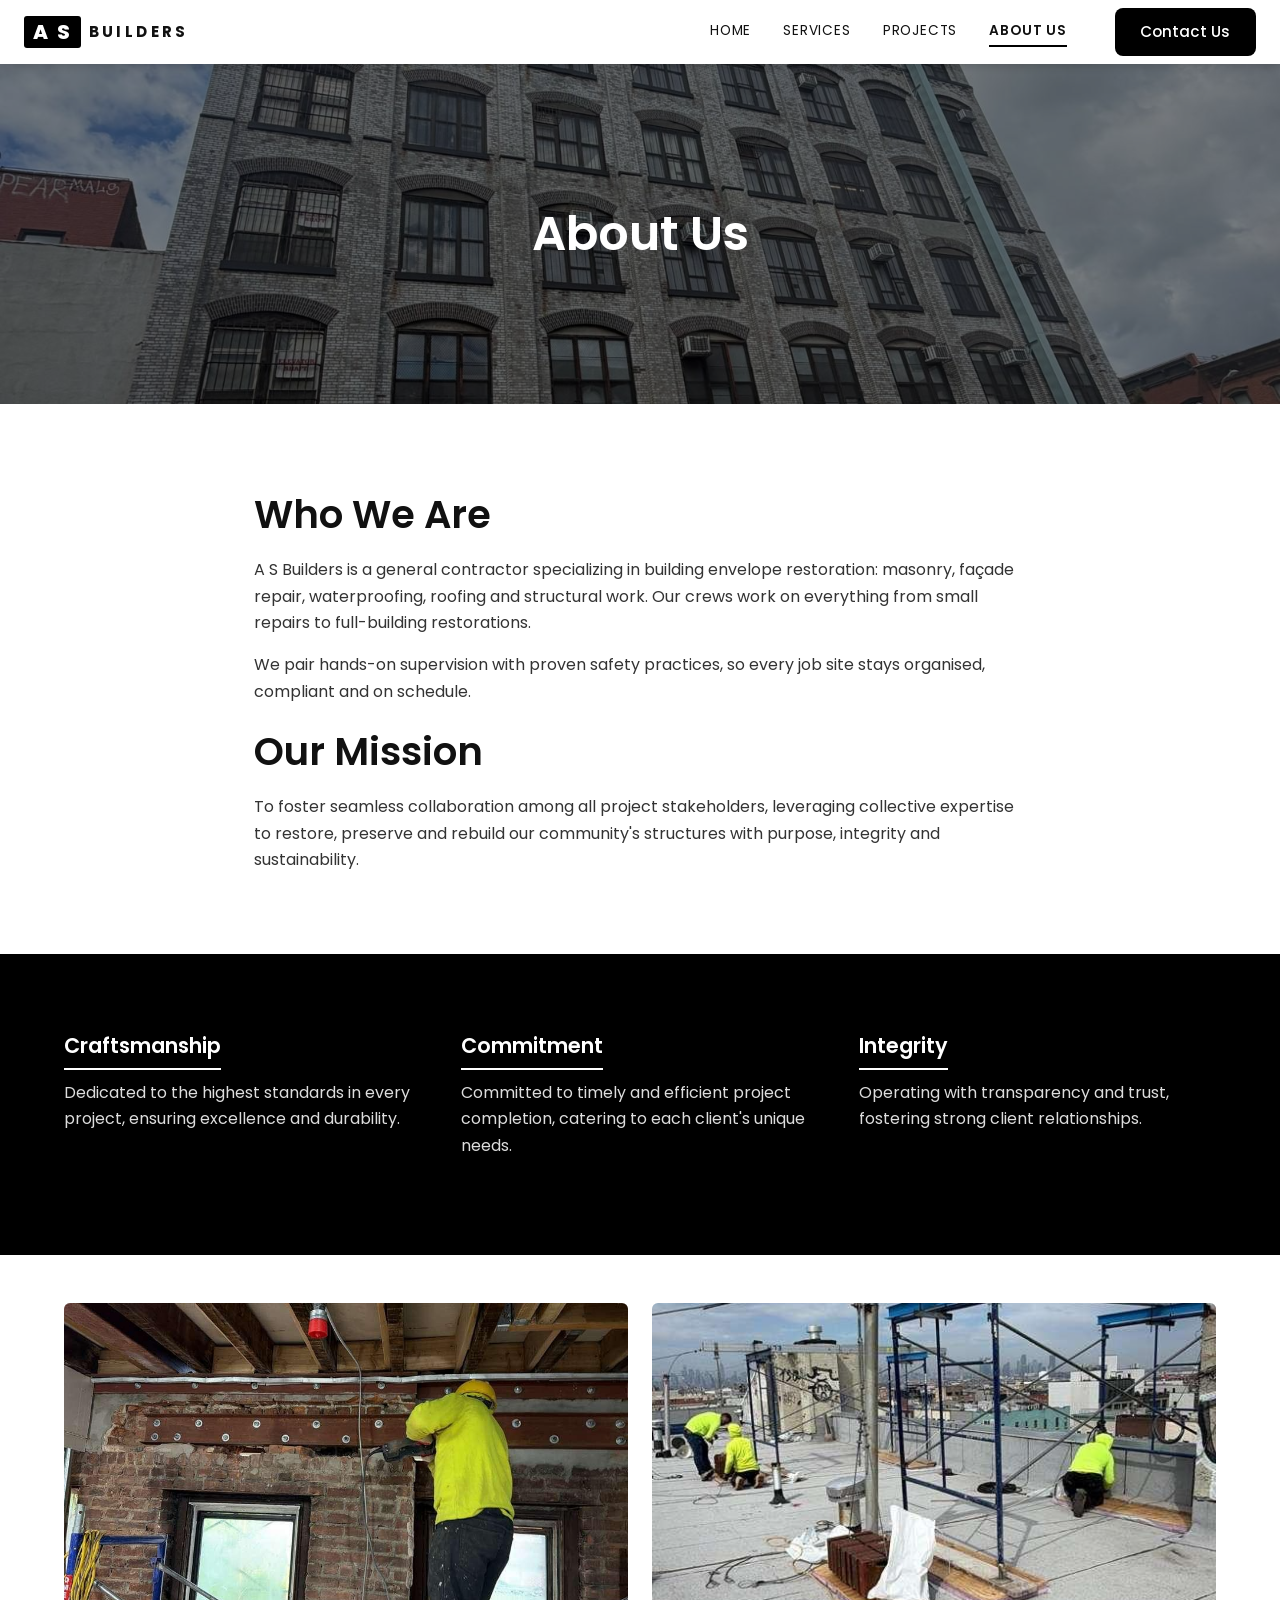
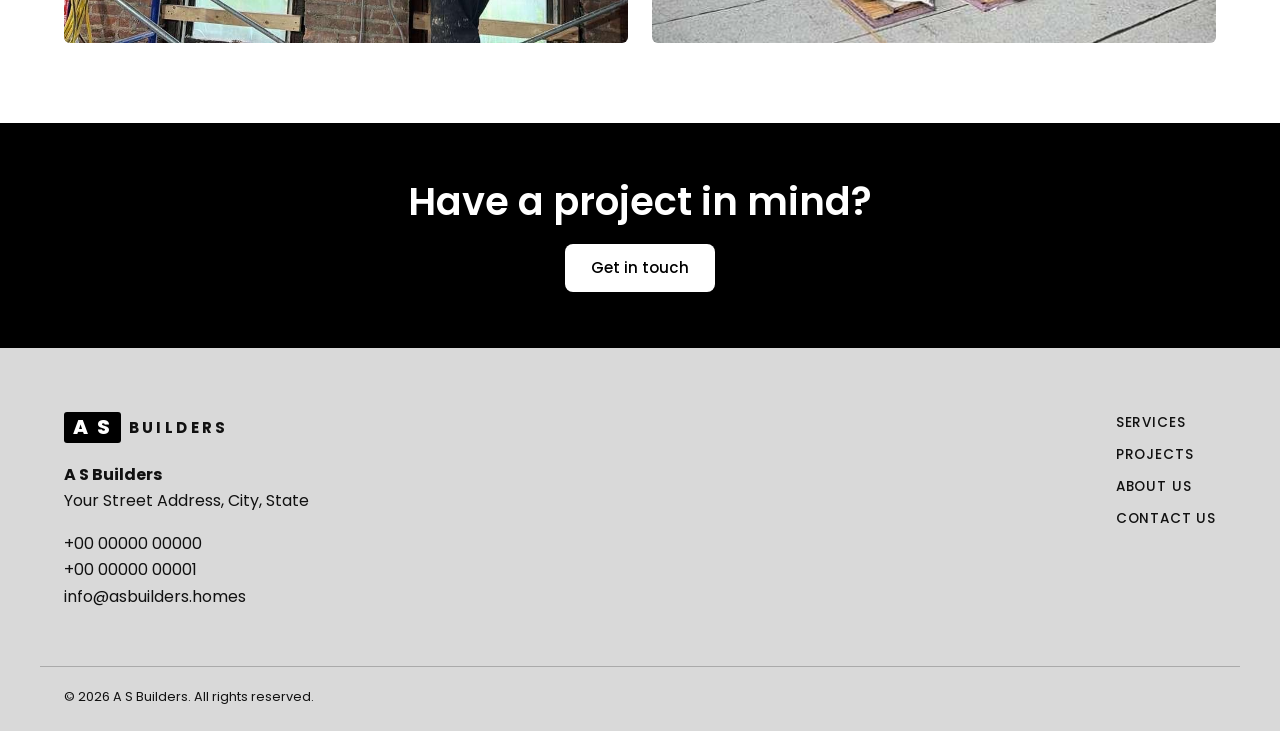
==== about-us.html @ b7ab9082 "as builder website upload" ====
<!doctype html>
<html lang="en"><head>
<meta charset="utf-8"><meta name="viewport" content="width=device-width,initial-scale=1">
<title>About Us | A S Builders</title>
<meta name="description" content="About A S Builders: our story, mission and values.">
<meta name="theme-color" content="#000000">
<link rel="preconnect" href="https://fonts.googleapis.com"><link rel="preconnect" href="https://fonts.gstatic.com" crossorigin>
<link href="https://fonts.googleapis.com/css2?family=Poppins:wght@300;400;500;600;700;800&display=swap" rel="stylesheet">
<link rel="stylesheet" href="css/style.css">
</head><body><header id="hdr"><div class="bar">
<a href="index.html" class="brand" aria-label="A S Builders home"><span class="logo"><span class="logo-mark">A S</span><span class="logo-text">BUILDERS</span></span></a>
<nav class="nav" id="nav">
<a href="index.html">Home</a><a href="index.html#services">Services</a><a href="index.html#projects">Projects</a><a href="about-us.html" class=active>About Us</a>
<a href="contact-us.html" class="btn btn-dark nav-cta">Contact Us</a>
</nav>
<button class="burger" id="burger" aria-label="Menu" aria-expanded="false"><span></span><span></span><span></span></button>
</div></header><main><section class="phero" style="background-image:url(images/p38.jpg)"><div class="hero-ov"></div><h1>About Us</h1></section>
<section class="wrap narrow about"><h2>Who We Are</h2>
<p>A S Builders is a general contractor specializing in building envelope restoration: masonry, façade repair, waterproofing, roofing and structural work. Our crews work on everything from small repairs to full-building restorations.</p>
<p>We pair hands-on supervision with proven safety practices, so every job site stays organised, compliant and on schedule.</p>
<h2>Our Mission</h2>
<p>To foster seamless collaboration among all project stakeholders, leveraging collective expertise to restore, preserve and rebuild our community's structures with purpose, integrity and sustainability.</p></section>
<section class="dark"><div class="wrap"><div class="vals">
<div><h3>Craftsmanship</h3><p>Dedicated to the highest standards in every project, ensuring excellence and durability.</p></div>
<div><h3>Commitment</h3><p>Committed to timely and efficient project completion, catering to each client's unique needs.</p></div>
<div><h3>Integrity</h3><p>Operating with transparency and trust, fostering strong client relationships.</p></div></div></div></section>
<section class="wrap about-img"><img src="images/p74.jpg" alt="Crew at work" loading="lazy"><img src="images/p44.jpg" alt="Rooftop rigging" loading="lazy"></section></main><section class="cta"><div class="wrap"><h2>Have a project in mind?</h2><a class="btn btn-light" href="contact-us.html">Get in touch</a></div></section>
<footer><div class="wrap fgrid">
<div><a href="index.html" class="brand"><span class="logo"><span class="logo-mark">A S</span><span class="logo-text">BUILDERS</span></span></a>
<p class="faddr"><strong>A S Builders</strong><br>Your Street Address, City, State</p>
<p><a href="tel:+000000000000">+00 00000 00000</a><br><a href="tel:+000000000001">+00 00000 00001</a><br><a href="mailto:info@asbuilders.homes">info@asbuilders.homes</a></p></div>
<nav class="flinks"><a href="index.html#services">Services</a><a href="index.html#projects">Projects</a><a href="about-us.html">About Us</a><a href="contact-us.html">Contact Us</a></nav>
</div><div class="wrap copy">© 2026 A S Builders. All rights reserved.</div></footer>
<script src="js/main.js"></script></body></html>
---- css/style.css ----
:root{--black:#000;--white:#fff;--silver:#d9d9d9;--grey:#555;--max:1200px}
*{box-sizing:border-box;margin:0;padding:0}
html{scroll-behavior:smooth;scroll-padding-top:70px}
body{font-family:Poppins,Roboto,sans-serif;color:#111;background:#fff;line-height:1.65;-webkit-font-smoothing:antialiased}
img{max-width:100%;display:block}
a{color:inherit;text-decoration:none}
ul{list-style:none}
.wrap{max-width:var(--max);margin:0 auto;padding:0 24px}
.narrow{max-width:820px}.center{text-align:center}
h1,h2,h3{font-weight:600;line-height:1.2}
h2{font-size:clamp(1.7rem,3vw,2.4rem);margin-bottom:1.2rem}
p{margin-bottom:1rem;color:#333}
.btn{display:inline-block;padding:.7rem 1.6rem;border-radius:8px;font-weight:500;font-size:.95rem;border:0;cursor:pointer;font-family:inherit;transition:.2s}
.btn-dark{background:#000;color:#fff}.btn-dark:hover{background:#333}
.btn-light{background:#fff;color:#000}.btn-light:hover{background:#e8e8e8}

/* header */
header{position:fixed;top:0;left:0;width:100%;height:64px;background:#fff;box-shadow:0 2px 8px rgba(0,0,0,.15);z-index:50;transition:transform .3s}
header.hide{transform:translateY(-100%)}
.bar{max-width:1400px;margin:0 auto;height:100%;padding:0 24px;display:flex;align-items:center;justify-content:space-between}
.logo{display:inline-flex;align-items:center;gap:8px;line-height:1}
.logo-mark{background:#000;color:#fff;font-weight:800;font-size:1.25rem;padding:.35rem .55rem;letter-spacing:.12em;border-radius:3px}
.logo-text{font-weight:700;letter-spacing:.22em;font-size:.95rem}
.nav{display:flex;align-items:center;gap:2rem;font-size:.85rem;letter-spacing:.06em;text-transform:uppercase}
.nav a:not(.btn){padding:.2rem 0;border-bottom:2px solid transparent}
.nav a.active,.nav a:not(.btn):hover{border-color:#000;font-weight:600}
.nav-cta{text-transform:none;letter-spacing:0;margin-left:1rem}
.burger{display:none;background:none;border:0;width:40px;height:40px;cursor:pointer}
.burger span{display:block;width:24px;height:2px;background:#000;margin:5px auto;transition:.2s}
main{padding-top:64px}

/* hero */
.hero{position:relative;height:calc(100vh - 64px);min-height:520px;overflow:hidden;color:#fff;display:flex;align-items:center;justify-content:center;text-align:center}
.slide{position:absolute;inset:0;background-size:cover;background-position:center;opacity:0;transition:opacity 1.4s}
.slide.on{opacity:1}
.hero-ov{position:absolute;inset:0;background:rgba(0,0,0,.5)}
.hero-in{position:relative;z-index:2;padding:0 20px}
.eyebrow{color:#fff;letter-spacing:.15em;font-size:clamp(.8rem,1.6vw,1.1rem);margin-bottom:1rem;font-weight:400}
.hero h1{font-size:clamp(1.4rem,4vw,3.2rem);font-weight:700;letter-spacing:.06em;display:flex;flex-wrap:wrap;gap:.5rem 1.2rem;justify-content:center;align-items:center;margin-bottom:2rem}
.hero h1 i{width:2px;height:1.1em;background:#fff;opacity:.8}
.dots{position:absolute;bottom:22px;left:0;right:0;display:flex;gap:10px;justify-content:center;z-index:3}
.dots button{width:10px;height:10px;border-radius:50%;border:1px solid #fff;background:transparent;cursor:pointer;padding:0}
.dots button.on{background:#fff}

/* sections */
.welcome{padding:5rem 0 4rem}
.dark{background:#000;color:#fff;padding:5rem 0}.dark p{color:#ddd}
.mrow{display:grid;grid-template-columns:1.1fr 1fr;gap:3rem;align-items:center;margin-bottom:4rem}
.mrow img{width:100%;height:380px;object-fit:cover;border-radius:6px}
.vals{display:grid;grid-template-columns:repeat(3,1fr);gap:2.5rem}
.vals h3{font-size:1.3rem;margin-bottom:.6rem;padding-bottom:.6rem;border-bottom:2px solid #fff;display:inline-block}
.services{padding:5rem 0;background:#fff}
.sgrid{display:grid;grid-template-columns:repeat(auto-fit,minmax(200px,1fr));gap:2rem;margin-top:2.5rem}
.scol h3{font-size:1.05rem;margin-bottom:.8rem;padding-bottom:.5rem;border-bottom:2px solid #000}
.scol li{padding:.3rem 0;color:#444;font-size:.93rem;border-bottom:1px solid #eee}
.projects{padding:4rem 0 5rem;background:#f4f4f4}
.pgrid{display:grid;grid-template-columns:repeat(3,1fr);gap:1.5rem;margin-top:2.5rem}
.pcard{position:relative;display:block;aspect-ratio:4/5;overflow:hidden;border-radius:6px;background:#000}
.pcard img{width:100%;height:100%;object-fit:cover;transition:transform .5s,opacity .3s}
.pcard:hover img{transform:scale(1.06);opacity:.8}
.pcap{position:absolute;left:0;right:0;bottom:0;padding:1.4rem 1.2rem;color:#fff;background:linear-gradient(transparent,rgba(0,0,0,.85))}
.pcap h3{font-size:1rem;letter-spacing:.06em}.pcap p{color:#ddd;font-size:.8rem;margin:.2rem 0 0}
.cta{background:#000;color:#fff;text-align:center;padding:3.5rem 0}.cta h2{margin-bottom:1.2rem}

/* inner pages */
.phero{position:relative;min-height:340px;margin-top:0;background-size:cover;background-position:center;color:#fff;display:flex;align-items:center;justify-content:center;text-align:center;padding:3rem 24px}
.phero>*:not(.hero-ov){position:relative;z-index:2}.phero h1{font-size:clamp(1.8rem,4.5vw,3rem)}.phero p{color:#eee;margin-top:.5rem}
.lead{font-size:1.1rem;margin:3rem 0 2rem}
.about{padding:4rem 24px}.about h2{margin-top:1.5rem}
.about-img{display:grid;grid-template-columns:1fr 1fr;gap:1.5rem;padding:3rem 24px 5rem}
.about-img img{width:100%;height:340px;object-fit:cover;border-radius:6px}
.gallery{columns:3 260px;column-gap:14px;margin-bottom:2rem}
.gi{display:block;margin-bottom:14px;break-inside:avoid;border-radius:6px;overflow:hidden;background:#eee}
.gi img{width:100%;transition:transform .4s}.gi:hover img{transform:scale(1.03)}
.pnav{display:flex;justify-content:space-between;gap:1rem;flex-wrap:wrap;padding:1.5rem 0 4rem;font-weight:500}
.pnav a:hover{text-decoration:underline}
.cgrid{display:grid;grid-template-columns:1fr 1.2fr;gap:3rem;padding:4rem 24px 5rem}
.cform{display:grid;gap:1rem}
.cform label{display:grid;gap:.3rem;font-size:.85rem;font-weight:500}
.cform input,.cform textarea{font:inherit;padding:.75rem;border:1px solid #bbb;border-radius:6px}
.cform input:focus,.cform textarea:focus{outline:2px solid #000;border-color:#000}
.cform .btn{justify-self:start}.note{font-size:.85rem;margin:0}

/* footer */
footer{background:var(--silver);padding:4rem 0 1.5rem}
.fgrid{display:flex;justify-content:space-between;gap:2rem;flex-wrap:wrap}
.faddr{margin-top:1.2rem}
footer p,footer a{color:#111}footer a:hover{text-decoration:underline}
.flinks{display:flex;flex-direction:column;gap:.6rem;font-weight:500;text-transform:uppercase;font-size:.85rem;letter-spacing:.06em}
.copy{margin-top:2.5rem;padding-top:1.2rem;border-top:1px solid #aaa;font-size:.8rem}

/* lightbox */
.lb{position:fixed;inset:0;background:rgba(0,0,0,.92);z-index:100;display:flex;align-items:center;justify-content:center}
.lb[hidden]{display:none}
.lb img{max-width:92vw;max-height:90vh;object-fit:contain}
.lb button{position:absolute;background:none;border:0;color:#fff;font-size:2.6rem;cursor:pointer;padding:1rem}
.lb-x{top:8px;right:14px}.lb-p{left:8px;top:50%}.lb-n{right:8px;top:50%}

/* reveal */
.rv{opacity:0;transform:translateY(24px);transition:.7s}.rv.in{opacity:1;transform:none}

@media(max-width:900px){
 .pgrid{grid-template-columns:repeat(2,1fr)}.mrow,.cgrid{grid-template-columns:1fr}.vals{grid-template-columns:1fr}
}
@media(max-width:768px){
 .burger{display:block}
 .nav{position:absolute;top:64px;left:0;right:0;background:#fff;flex-direction:column;align-items:flex-start;gap:1rem;padding:1.2rem 24px 1.5rem;box-shadow:0 8px 12px rgba(0,0,0,.12);display:none}
 .nav.open{display:flex}.nav-cta{margin:0}
 .pgrid{grid-template-columns:1fr}.about-img{grid-template-columns:1fr}.hero h1 i{display:none}
}
@media(min-width:1100px){.sgrid{grid-template-columns:repeat(5,1fr)}}
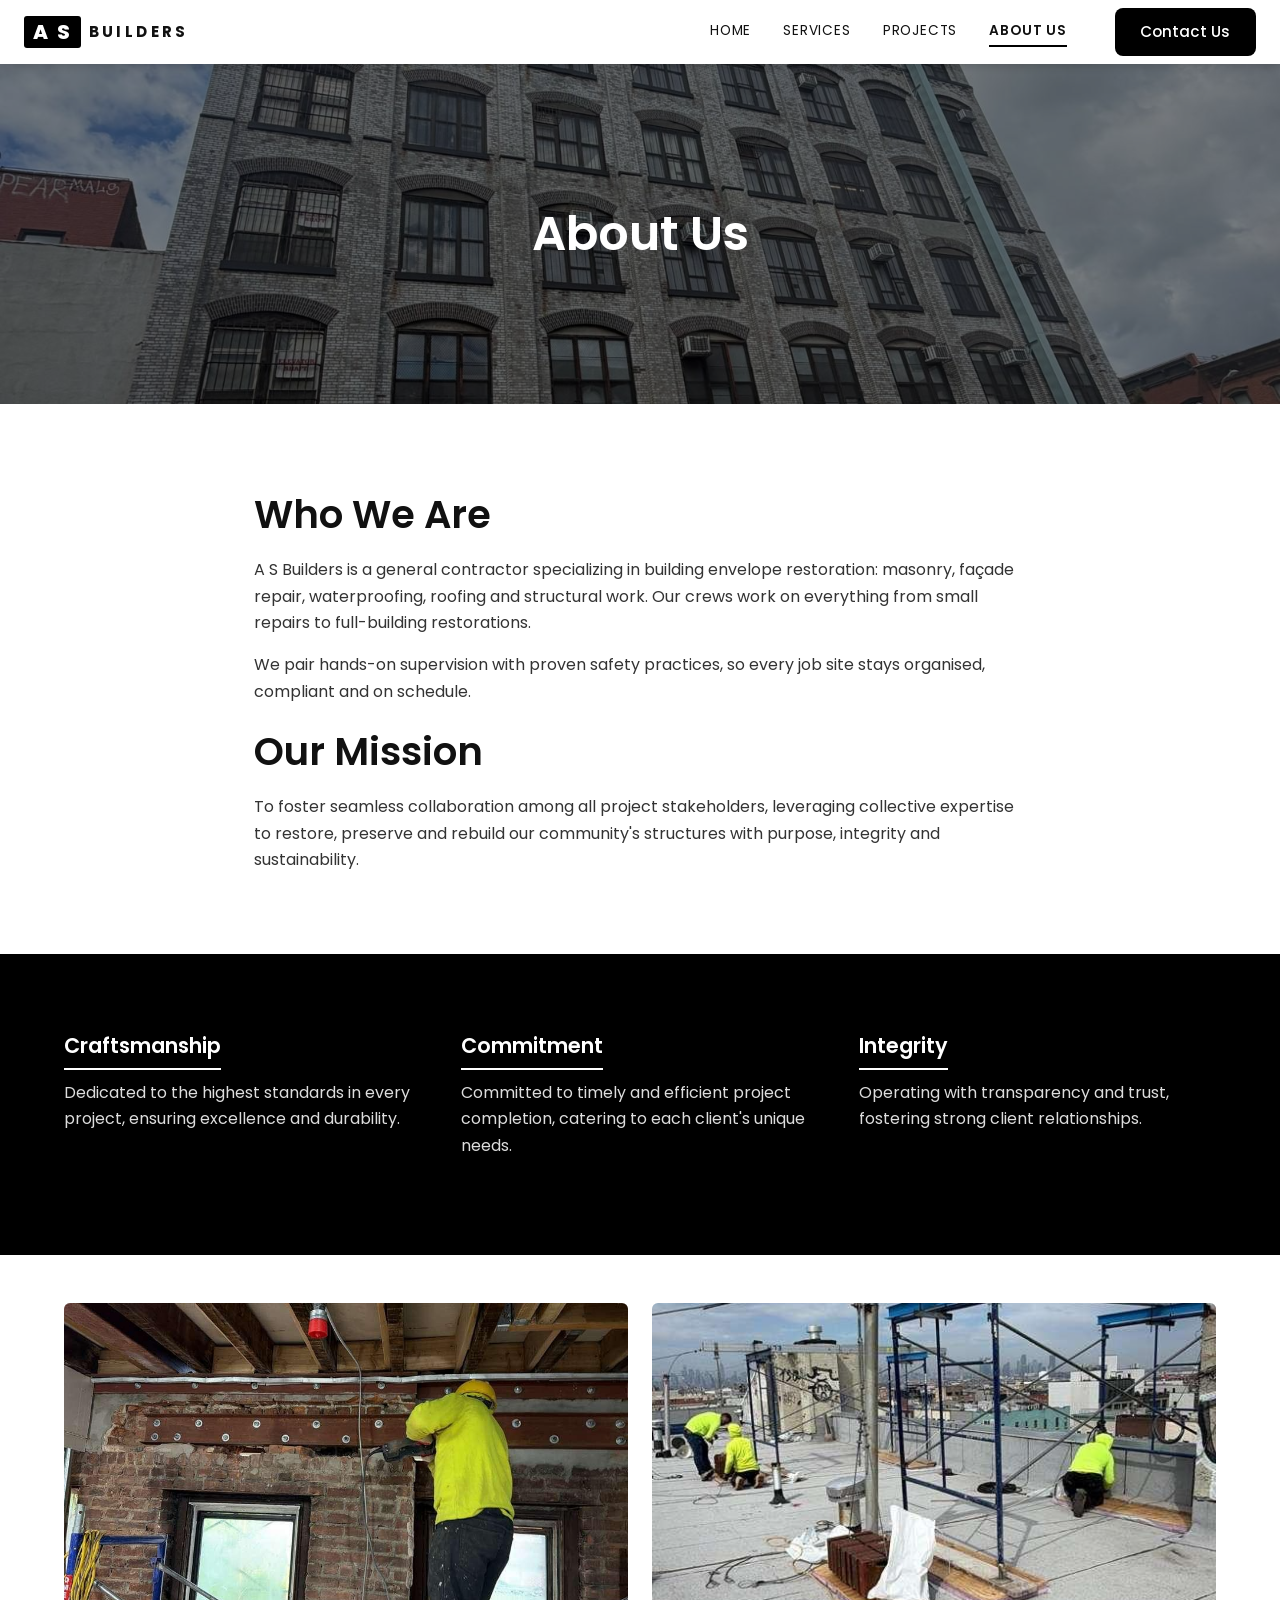
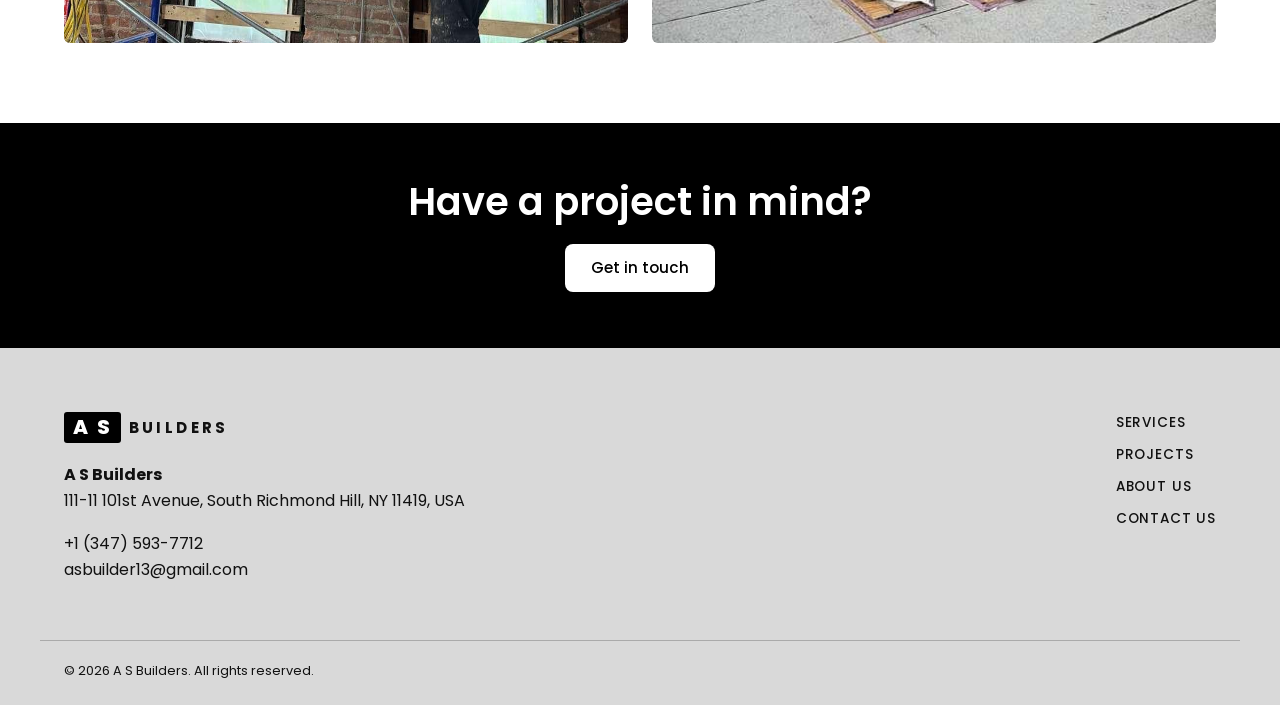
==== commit afad5c10: "address update" ====
--- a/about-us.html
+++ b/about-us.html
@@ -27,8 +27,8 @@
 <section class="wrap about-img"><img src="images/p74.jpg" alt="Crew at work" loading="lazy"><img src="images/p44.jpg" alt="Rooftop rigging" loading="lazy"></section></main><section class="cta"><div class="wrap"><h2>Have a project in mind?</h2><a class="btn btn-light" href="contact-us.html">Get in touch</a></div></section>
 <footer><div class="wrap fgrid">
 <div><a href="index.html" class="brand"><span class="logo"><span class="logo-mark">A S</span><span class="logo-text">BUILDERS</span></span></a>
-<p class="faddr"><strong>A S Builders</strong><br>Your Street Address, City, State</p>
-<p><a href="tel:+000000000000">+00 00000 00000</a><br><a href="tel:+000000000001">+00 00000 00001</a><br><a href="mailto:info@asbuilders.homes">info@asbuilders.homes</a></p></div>
+<p class="faddr"><strong>A S Builders</strong><br>111-11 101st Avenue, South Richmond Hill, NY 11419, USA</p>
+<p><a href="tel:+13475937712">+1 (347) 593-7712</a><br><a href="mailto:asbuilder13@gmail.com">asbuilder13@gmail.com</a></p></div>
 <nav class="flinks"><a href="index.html#services">Services</a><a href="index.html#projects">Projects</a><a href="about-us.html">About Us</a><a href="contact-us.html">Contact Us</a></nav>
 </div><div class="wrap copy">© 2026 A S Builders. All rights reserved.</div></footer>
 <script src="js/main.js"></script></body></html>
